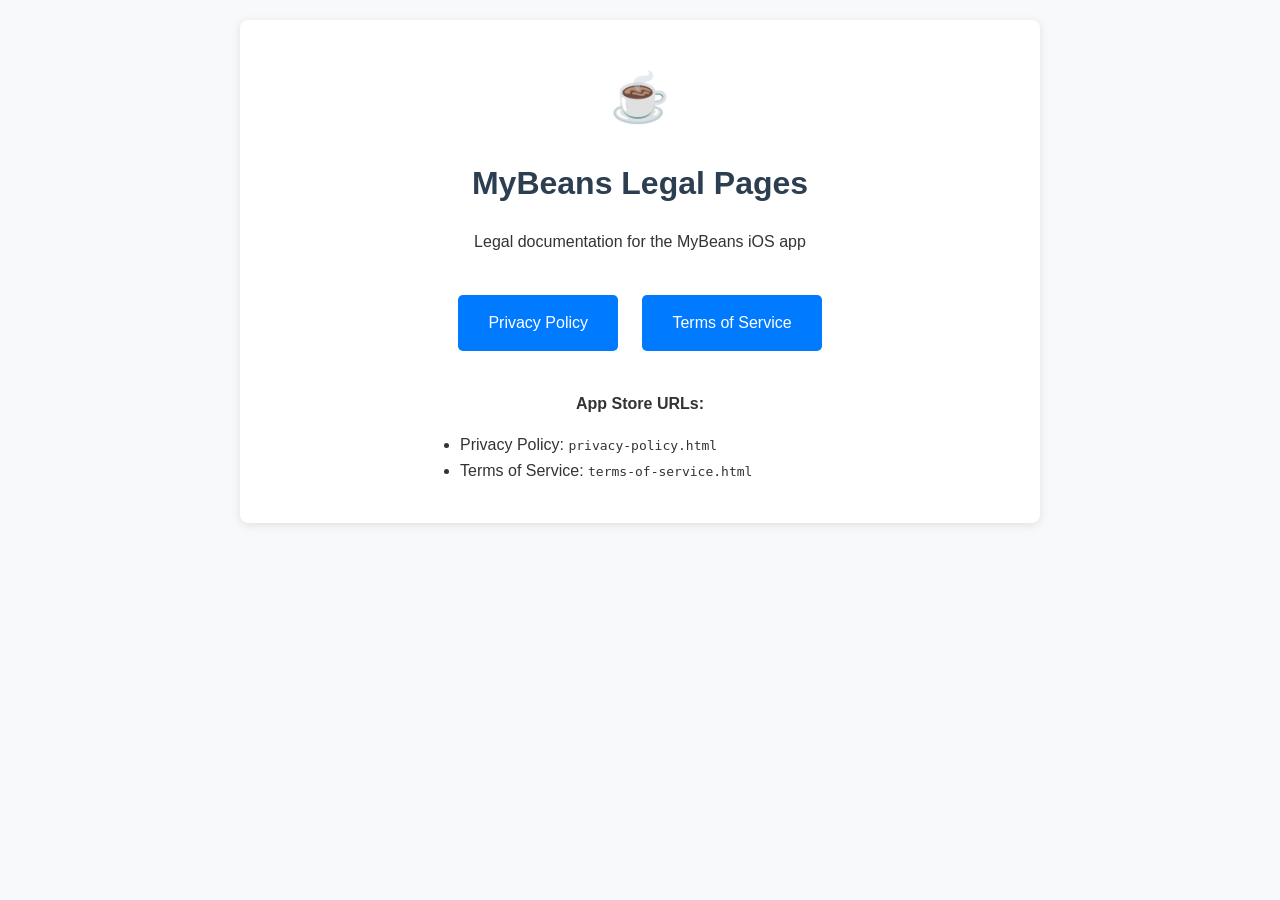
==== index.html @ fffa21d5 "Add index.html for GitHub Pages" ====
<!DOCTYPE html>
<html lang="en">
<head>
    <meta charset="UTF-8">
    <meta name="viewport" content="width=device-width, initial-scale=1.0">
    <title>MyBeans Legal Pages</title>
    <style>
        body {
            font-family: -apple-system, BlinkMacSystemFont, 'Segoe UI', Roboto, sans-serif;
            line-height: 1.6;
            color: #333;
            max-width: 800px;
            margin: 0 auto;
            padding: 20px;
            background-color: #f8f9fa;
        }
        .container {
            background: white;
            padding: 40px;
            border-radius: 8px;
            box-shadow: 0 2px 10px rgba(0,0,0,0.1);
            text-align: center;
        }
        h1 {
            color: #2c3e50;
            margin-bottom: 20px;
        }
        .links {
            margin: 30px 0;
        }
        .links a {
            display: inline-block;
            margin: 10px;
            padding: 15px 30px;
            background: #007bff;
            color: white;
            text-decoration: none;
            border-radius: 5px;
            transition: background 0.3s;
        }
        .links a:hover {
            background: #0056b3;
        }
        .app-icon {
            font-size: 48px;
            margin-bottom: 20px;
        }
    </style>
</head>
<body>
    <div class="container">
        <div class="app-icon">☕</div>
        <h1>MyBeans Legal Pages</h1>
        <p>Legal documentation for the MyBeans iOS app</p>
        
        <div class="links">
            <a href="privacy-policy.html">Privacy Policy</a>
            <a href="terms-of-service.html">Terms of Service</a>
        </div>
        
        <p><strong>App Store URLs:</strong></p>
        <ul style="text-align: left; max-width: 400px; margin: 0 auto;">
            <li>Privacy Policy: <code>privacy-policy.html</code></li>
            <li>Terms of Service: <code>terms-of-service.html</code></li>
        </ul>
    </div>
</body>
</html>
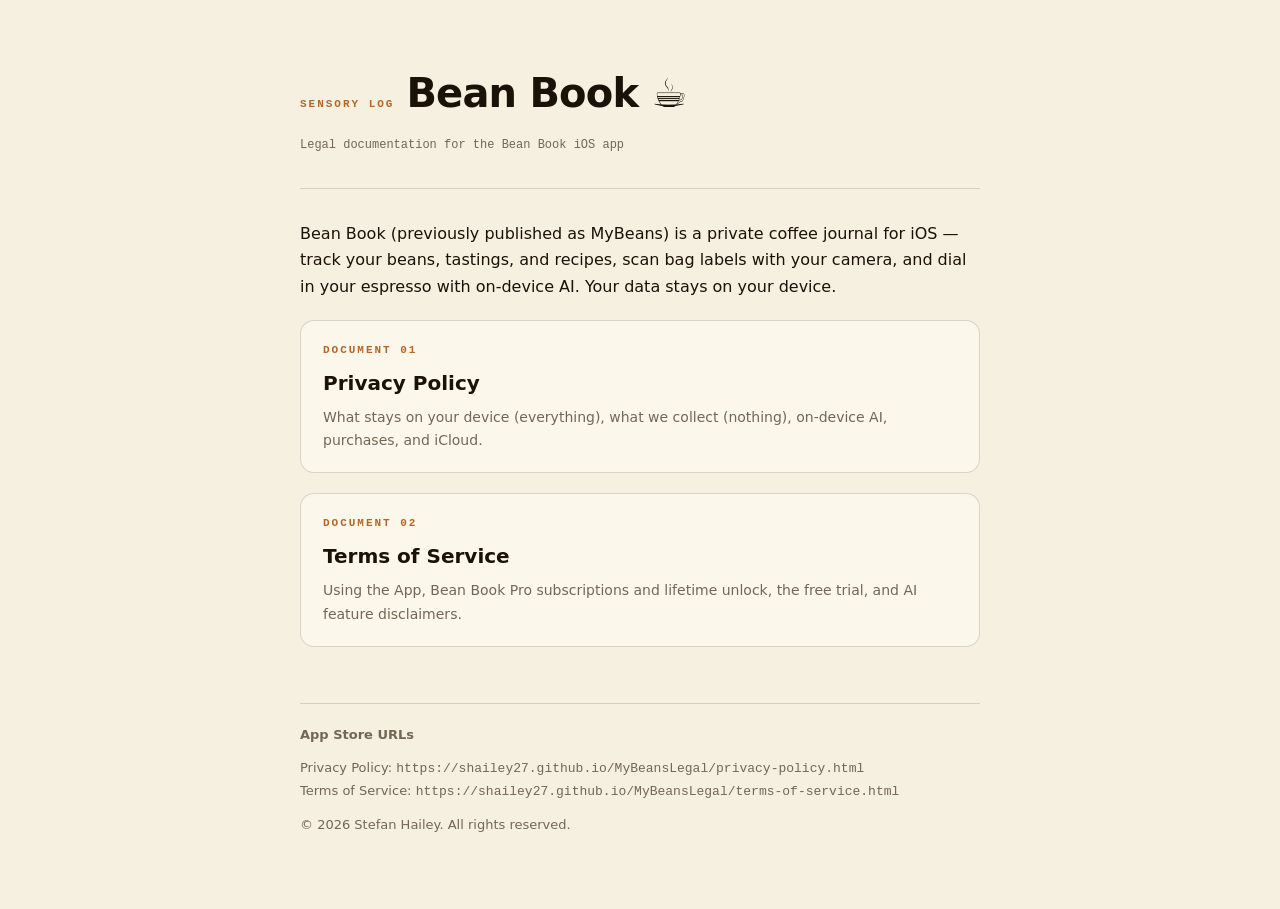
==== commit 589a9d69: "Redesign legal pages in Bean Book lab style; update content for Pro subscriptions and on-device AI -" ====
--- a/index.html
+++ b/index.html
@@ -1,68 +1,48 @@
 <!DOCTYPE html>
 <html lang="en">
 <head>
-    <meta charset="UTF-8">
-    <meta name="viewport" content="width=device-width, initial-scale=1.0">
-    <title>MyBeans Legal Pages</title>
-    <style>
-        body {
-            font-family: -apple-system, BlinkMacSystemFont, 'Segoe UI', Roboto, sans-serif;
-            line-height: 1.6;
-            color: #333;
-            max-width: 800px;
-            margin: 0 auto;
-            padding: 20px;
-            background-color: #f8f9fa;
-        }
-        .container {
-            background: white;
-            padding: 40px;
-            border-radius: 8px;
-            box-shadow: 0 2px 10px rgba(0,0,0,0.1);
-            text-align: center;
-        }
-        h1 {
-            color: #2c3e50;
-            margin-bottom: 20px;
-        }
-        .links {
-            margin: 30px 0;
-        }
-        .links a {
-            display: inline-block;
-            margin: 10px;
-            padding: 15px 30px;
-            background: #007bff;
-            color: white;
-            text-decoration: none;
-            border-radius: 5px;
-            transition: background 0.3s;
-        }
-        .links a:hover {
-            background: #0056b3;
-        }
-        .app-icon {
-            font-size: 48px;
-            margin-bottom: 20px;
-        }
-    </style>
+<meta charset="UTF-8">
+<meta name="viewport" content="width=device-width, initial-scale=1.0">
+<meta name="color-scheme" content="light dark">
+<title>Bean Book — Legal</title>
+<link rel="stylesheet" href="style.css">
 </head>
 <body>
-    <div class="container">
-        <div class="app-icon">☕</div>
-        <h1>MyBeans Legal Pages</h1>
-        <p>Legal documentation for the MyBeans iOS app</p>
-        
-        <div class="links">
-            <a href="privacy-policy.html">Privacy Policy</a>
-            <a href="terms-of-service.html">Terms of Service</a>
-        </div>
-        
-        <p><strong>App Store URLs:</strong></p>
-        <ul style="text-align: left; max-width: 400px; margin: 0 auto;">
-            <li>Privacy Policy: <code>privacy-policy.html</code></li>
-            <li>Terms of Service: <code>terms-of-service.html</code></li>
-        </ul>
-    </div>
+<div class="wrap">
+
+<header class="site">
+  <div class="brand">
+    <span class="kicker">Sensory Log</span>
+    <h1>Bean Book ☕</h1>
+  </div>
+  <p class="dates">Legal documentation for the Bean Book iOS app</p>
+</header>
+
+<p>Bean Book (previously published as MyBeans) is a private coffee journal for iOS — track your beans, tastings, and recipes, scan bag labels with your camera, and dial in your espresso with on-device AI. Your data stays on your device.</p>
+
+<a class="doc-link" href="privacy-policy.html">
+  <div class="card">
+    <span class="kicker">Document 01</span>
+    <h2>Privacy Policy</h2>
+    <p class="muted small">What stays on your device (everything), what we collect (nothing), on-device AI, purchases, and iCloud.</p>
+  </div>
+</a>
+
+<a class="doc-link" href="terms-of-service.html">
+  <div class="card">
+    <span class="kicker">Document 02</span>
+    <h2>Terms of Service</h2>
+    <p class="muted small">Using the App, Bean Book Pro subscriptions and lifetime unlock, the free trial, and AI feature disclaimers.</p>
+  </div>
+</a>
+
+<footer class="site">
+  <p><strong>App Store URLs</strong></p>
+  <p>Privacy Policy: <code>https://shailey27.github.io/MyBeansLegal/privacy-policy.html</code><br>
+  Terms of Service: <code>https://shailey27.github.io/MyBeansLegal/terms-of-service.html</code></p>
+  <p>© 2026 Stefan Hailey. All rights reserved.</p>
+</footer>
+
+</div>
 </body>
 </html>
--- a/style.css
+++ b/style.css
@@ -0,0 +1,160 @@
+/* Bean Book — lab design system (mirrors the iOS app palette) */
+:root {
+  --bg: #F5F0E0;
+  --surface: #FCF7EB;
+  --text: #1A1208;
+  --muted: #736657;
+  --copper: #B56626;
+  --hairline: rgba(0, 0, 0, 0.14);
+}
+@media (prefers-color-scheme: dark) {
+  :root {
+    --bg: #120F0A;
+    --surface: #211F1A;
+    --text: #F2EDE0;
+    --muted: #9E9485;
+    --copper: #DB8C45;
+    --hairline: rgba(255, 255, 255, 0.16);
+  }
+}
+
+* { margin: 0; padding: 0; box-sizing: border-box; }
+
+body {
+  font-family: -apple-system, BlinkMacSystemFont, "SF Pro Text", system-ui, sans-serif;
+  background: var(--bg);
+  color: var(--text);
+  line-height: 1.65;
+  -webkit-font-smoothing: antialiased;
+}
+
+.wrap {
+  max-width: 720px;
+  margin: 0 auto;
+  padding: 32px 20px 64px;
+}
+
+.kicker {
+  font-family: ui-monospace, "SF Mono", SFMono-Regular, Menlo, monospace;
+  font-size: 11px;
+  font-weight: 600;
+  letter-spacing: 0.18em;
+  text-transform: uppercase;
+  color: var(--copper);
+}
+
+header.site {
+  padding: 28px 0 20px;
+  border-bottom: 1px solid var(--hairline);
+  margin-bottom: 32px;
+}
+header.site .brand {
+  display: flex;
+  align-items: baseline;
+  gap: 12px;
+  flex-wrap: wrap;
+}
+header.site h1 {
+  font-family: ui-rounded, "SF Pro Rounded", -apple-system, system-ui, sans-serif;
+  font-size: 40px;
+  font-weight: 800;
+  letter-spacing: -0.02em;
+}
+header.site .dates {
+  margin-top: 10px;
+  font-family: ui-monospace, "SF Mono", SFMono-Regular, Menlo, monospace;
+  font-size: 12px;
+  color: var(--muted);
+}
+header.site nav { margin-bottom: 14px; }
+header.site nav a {
+  font-family: ui-monospace, "SF Mono", SFMono-Regular, Menlo, monospace;
+  font-size: 12px;
+  color: var(--muted);
+  text-decoration: none;
+}
+header.site nav a:hover { color: var(--copper); }
+
+h2 {
+  font-family: ui-rounded, "SF Pro Rounded", -apple-system, system-ui, sans-serif;
+  font-size: 22px;
+  font-weight: 700;
+  margin: 40px 0 12px;
+}
+h2 .num {
+  color: var(--copper);
+  font-family: ui-monospace, "SF Mono", SFMono-Regular, Menlo, monospace;
+  font-size: 15px;
+  font-weight: 600;
+  margin-right: 8px;
+}
+h3 {
+  font-family: ui-rounded, "SF Pro Rounded", -apple-system, system-ui, sans-serif;
+  font-size: 16px;
+  font-weight: 700;
+  margin: 22px 0 8px;
+}
+
+p, ul, ol { margin-bottom: 12px; }
+ul, ol { padding-left: 22px; }
+li { margin-bottom: 6px; }
+
+a { color: var(--copper); }
+
+.card {
+  background: var(--surface);
+  border: 1px solid var(--hairline);
+  border-radius: 14px;
+  padding: 20px 22px;
+  margin: 20px 0;
+}
+.card .kicker { display: block; margin-bottom: 8px; }
+.card p:last-child, .card ul:last-child { margin-bottom: 0; }
+
+.muted { color: var(--muted); }
+.small { font-size: 14px; }
+
+table {
+  width: 100%;
+  border-collapse: collapse;
+  margin: 16px 0;
+  background: var(--surface);
+  border: 1px solid var(--hairline);
+  border-radius: 14px;
+  overflow: hidden;
+  font-size: 15px;
+}
+th, td {
+  text-align: left;
+  padding: 10px 14px;
+  border-bottom: 1px solid var(--hairline);
+}
+th {
+  font-family: ui-monospace, "SF Mono", SFMono-Regular, Menlo, monospace;
+  font-size: 11px;
+  letter-spacing: 0.14em;
+  text-transform: uppercase;
+  color: var(--muted);
+  font-weight: 600;
+}
+tr:last-child td { border-bottom: none; }
+
+footer.site {
+  margin-top: 56px;
+  padding-top: 20px;
+  border-top: 1px solid var(--hairline);
+  font-size: 13px;
+  color: var(--muted);
+}
+footer.site a { color: var(--muted); }
+footer.site a:hover { color: var(--copper); }
+
+/* Index page cards */
+.doc-link {
+  display: block;
+  text-decoration: none;
+  color: inherit;
+}
+.doc-link .card { transition: border-color 0.15s ease; }
+.doc-link:hover .card { border-color: var(--copper); }
+.doc-link h2 { margin: 0 0 6px; font-size: 20px; }
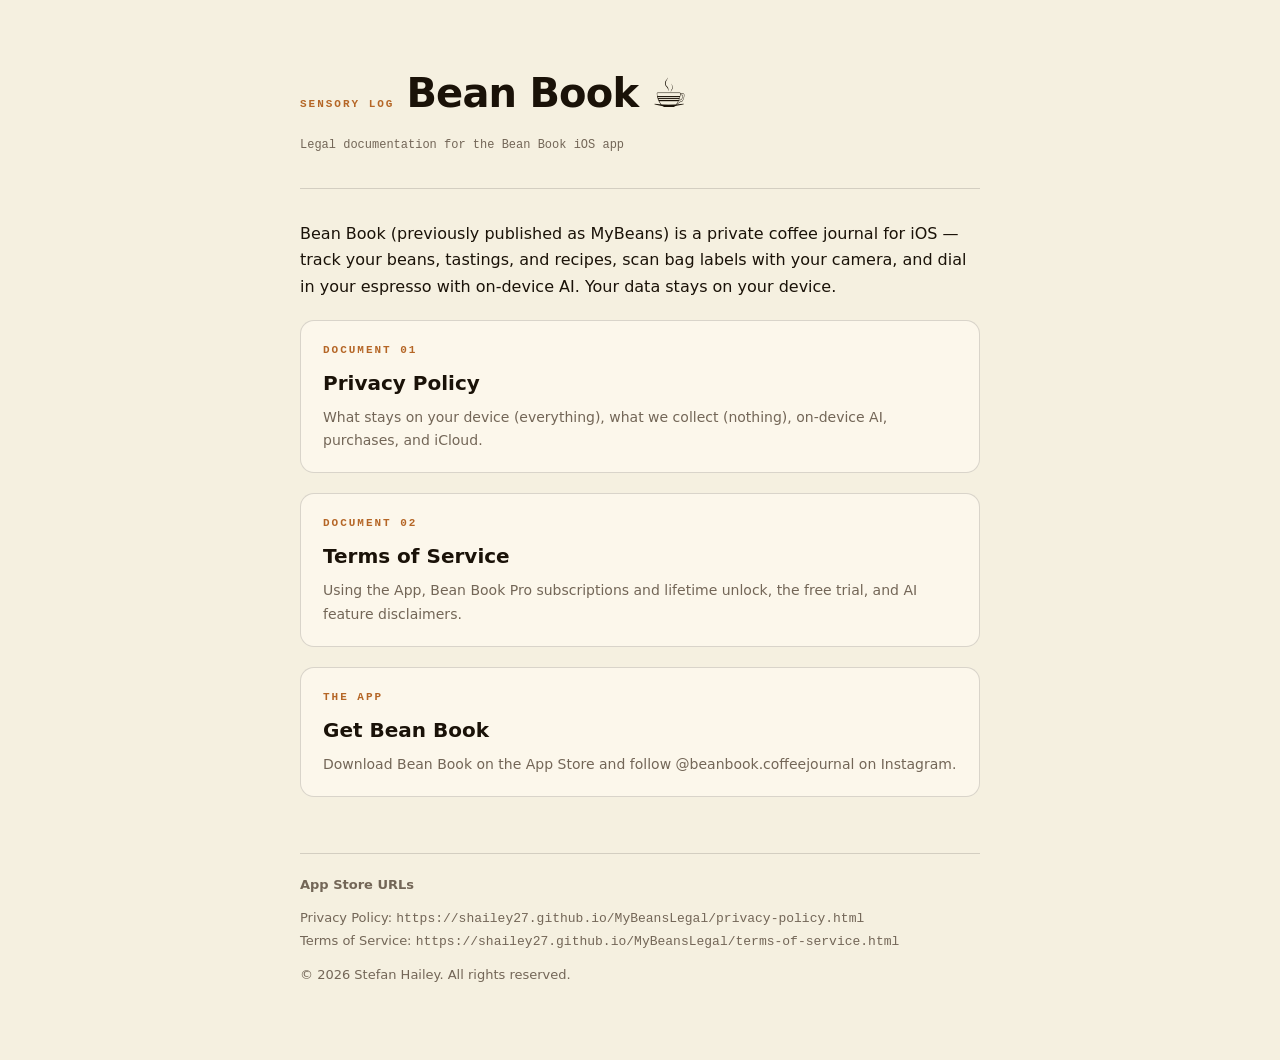
==== commit 1f865ab9: "Update index.html" ====
--- a/index.html
+++ b/index.html
@@ -36,6 +36,14 @@
   </div>
 </a>
 
+<a class="doc-link" href="links.html">
+  <div class="card">
+    <span class="kicker">The App</span>
+    <h2>Get Bean Book</h2>
+    <p class="muted small">Download Bean Book on the App Store and follow @beanbook.coffeejournal on Instagram.</p>
+  </div>
+</a>
+
 <footer class="site">
   <p><strong>App Store URLs</strong></p>
   <p>Privacy Policy: <code>https://shailey27.github.io/MyBeansLegal/privacy-policy.html</code><br>
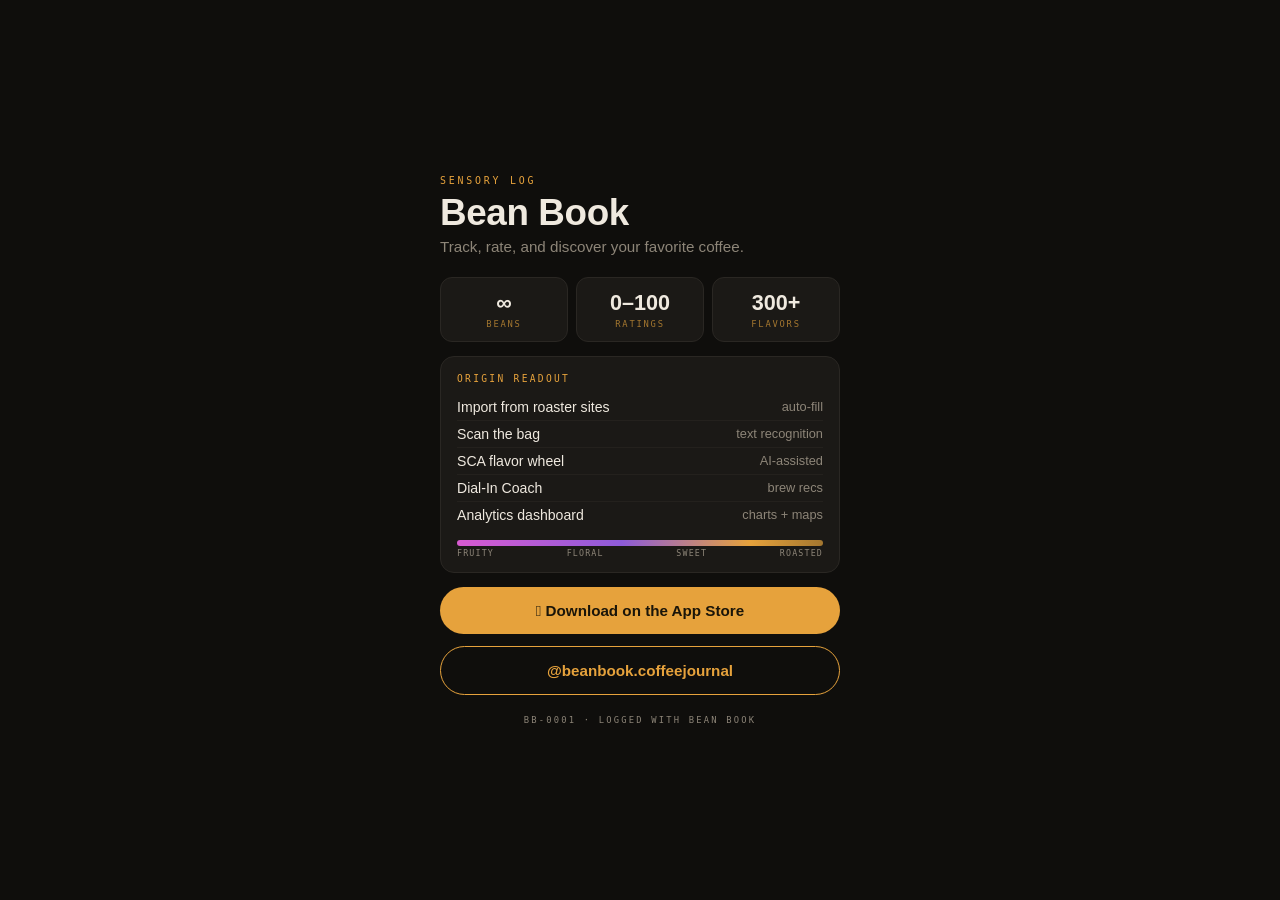
==== commit a17bc075: "Update index.html" ====
--- a/index.html
+++ b/index.html
@@ -3,54 +3,202 @@
 <head>
 <meta charset="UTF-8">
 <meta name="viewport" content="width=device-width, initial-scale=1.0">
-<meta name="color-scheme" content="light dark">
-<title>Bean Book — Legal</title>
-<link rel="stylesheet" href="style.css">
+<title>Bean Book — Coffee Log</title>
+<meta name="description" content="Bean Book — track, rate, and discover your favorite coffee. Free on the App Store.">
+<meta property="og:title" content="Bean Book — Coffee Log">
+<meta property="og:description" content="Log every bag. Track flavors, origins, and prices. Import straight from the roaster.">
+<style>
+  * { margin: 0; padding: 0; box-sizing: border-box; }
+
+  :root {
+    --bg: #0f0e0c;
+    --card: #1b1916;
+    --card-edge: #2a2723;
+    --amber: #e6a23c;
+    --amber-dim: #a3762f;
+    --text: #efe9df;
+    --text-dim: #8d8578;
+    --pink: #d95bd1;
+    --violet: #8e5bd9;
+  }
+
+  body {
+    background: var(--bg);
+    color: var(--text);
+    font-family: -apple-system, BlinkMacSystemFont, "Segoe UI", Roboto, Helvetica, Arial, sans-serif;
+    min-height: 100vh;
+    display: flex;
+    align-items: center;
+    justify-content: center;
+    padding: 28px 14px;
+  }
+
+  .screen { width: min(400px, 94vw); }
+
+  .kicker {
+    font-family: "SF Mono", ui-monospace, Menlo, Consolas, monospace;
+    font-size: 0.62rem;
+    letter-spacing: 0.28em;
+    text-transform: uppercase;
+    color: var(--amber);
+    margin-bottom: 6px;
+  }
+
+  h1 {
+    font-size: 2.3rem;
+    font-weight: 700;
+    letter-spacing: -0.01em;
+    margin-bottom: 4px;
+  }
+
+  .subtitle {
+    color: var(--text-dim);
+    font-size: 0.95rem;
+    margin-bottom: 22px;
+  }
+
+  .stats {
+    display: grid;
+    grid-template-columns: 1fr 1fr 1fr;
+    gap: 8px;
+    margin-bottom: 14px;
+  }
+  .tile {
+    background: var(--card);
+    border: 1px solid var(--card-edge);
+    border-radius: 12px;
+    padding: 12px 10px;
+    text-align: center;
+  }
+  .tile .num {
+    font-size: 1.35rem;
+    font-weight: 700;
+    color: var(--text);
+  }
+  .tile .lbl {
+    font-family: "SF Mono", ui-monospace, Menlo, Consolas, monospace;
+    font-size: 0.55rem;
+    letter-spacing: 0.2em;
+    text-transform: uppercase;
+    color: var(--amber-dim);
+    margin-top: 3px;
+  }
+
+  .card {
+    background: var(--card);
+    border: 1px solid var(--card-edge);
+    border-radius: 14px;
+    padding: 16px 16px 14px;
+    margin-bottom: 14px;
+    text-align: left;
+  }
+  .card .head {
+    font-family: "SF Mono", ui-monospace, Menlo, Consolas, monospace;
+    font-size: 0.6rem;
+    letter-spacing: 0.24em;
+    text-transform: uppercase;
+    color: var(--amber);
+    margin-bottom: 10px;
+  }
+  .card ul { list-style: none; }
+  .card li {
+    font-size: 0.88rem;
+    color: var(--text);
+    padding: 5px 0;
+    border-bottom: 1px solid #24211d;
+    display: flex;
+    justify-content: space-between;
+    gap: 12px;
+  }
+  .card li:last-child { border-bottom: none; }
+  .card li span { color: var(--text-dim); font-size: 0.8rem; white-space: nowrap; }
+
+  .flavorbar {
+    height: 6px;
+    border-radius: 3px;
+    margin: 12px 0 2px;
+    background: linear-gradient(90deg, var(--pink) 0%, var(--violet) 45%, var(--amber) 80%, var(--amber-dim) 100%);
+  }
+  .flavorbar-lbl {
+    display: flex;
+    justify-content: space-between;
+    font-family: "SF Mono", ui-monospace, Menlo, Consolas, monospace;
+    font-size: 0.52rem;
+    letter-spacing: 0.14em;
+    text-transform: uppercase;
+    color: var(--text-dim);
+  }
+
+  .btn {
+    display: block;
+    text-align: center;
+    text-decoration: none;
+    font-weight: 600;
+    font-size: 0.95rem;
+    padding: 15px 18px;
+    border-radius: 999px;
+    margin-bottom: 12px;
+    background: var(--amber);
+    color: #1a1509;
+    transition: filter 0.15s ease;
+  }
+  .btn:hover { filter: brightness(1.1); }
+
+  .btn.ghost {
+    background: transparent;
+    color: var(--amber);
+    border: 1.5px solid var(--amber);
+  }
+  .btn.ghost:hover { background: rgba(230,162,60,0.08); }
+
+  .foot {
+    text-align: center;
+    font-family: "SF Mono", ui-monospace, Menlo, Consolas, monospace;
+    font-size: 0.55rem;
+    letter-spacing: 0.25em;
+    text-transform: uppercase;
+    color: var(--text-dim);
+    margin-top: 20px;
+  }
+</style>
 </head>
 <body>
-<div class="wrap">
-
-<header class="site">
-  <div class="brand">
-    <span class="kicker">Sensory Log</span>
-    <h1>Bean Book ☕</h1>
-  </div>
-  <p class="dates">Legal documentation for the Bean Book iOS app</p>
-</header>
-
-<p>Bean Book (previously published as MyBeans) is a private coffee journal for iOS — track your beans, tastings, and recipes, scan bag labels with your camera, and dial in your espresso with on-device AI. Your data stays on your device.</p>
-
-<a class="doc-link" href="privacy-policy.html">
-  <div class="card">
-    <span class="kicker">Document 01</span>
-    <h2>Privacy Policy</h2>
-    <p class="muted small">What stays on your device (everything), what we collect (nothing), on-device AI, purchases, and iCloud.</p>
-  </div>
-</a>
-
-<a class="doc-link" href="terms-of-service.html">
-  <div class="card">
-    <span class="kicker">Document 02</span>
-    <h2>Terms of Service</h2>
-    <p class="muted small">Using the App, Bean Book Pro subscriptions and lifetime unlock, the free trial, and AI feature disclaimers.</p>
-  </div>
-</a>
-
-<a class="doc-link" href="links.html">
-  <div class="card">
-    <span class="kicker">The App</span>
-    <h2>Get Bean Book</h2>
-    <p class="muted small">Download Bean Book on the App Store and follow @beanbook.coffeejournal on Instagram.</p>
-  </div>
-</a>
-
-<footer class="site">
-  <p><strong>App Store URLs</strong></p>
-  <p>Privacy Policy: <code>https://shailey27.github.io/MyBeansLegal/privacy-policy.html</code><br>
-  Terms of Service: <code>https://shailey27.github.io/MyBeansLegal/terms-of-service.html</code></p>
-  <p>© 2026 Stefan Hailey. All rights reserved.</p>
-</footer>
-
-</div>
+  <main class="screen">
+    <p class="kicker">Sensory Log</p>
+    <h1>Bean Book</h1>
+    <p class="subtitle">Track, rate, and discover your favorite coffee.</p>
+
+    <div class="stats">
+      <div class="tile"><div class="num">&#8734;</div><div class="lbl">Beans</div></div>
+      <div class="tile"><div class="num">0&ndash;100</div><div class="lbl">Ratings</div></div>
+      <div class="tile"><div class="num">300+</div><div class="lbl">Flavors</div></div>
+    </div>
+
+    <div class="card">
+      <p class="head">Origin Readout</p>
+      <ul>
+        <li>Import from roaster sites <span>auto-fill</span></li>
+        <li>Scan the bag <span>text recognition</span></li>
+        <li>SCA flavor wheel <span>AI-assisted</span></li>
+        <li>Dial-In Coach <span>brew recs</span></li>
+        <li>Analytics dashboard <span>charts + maps</span></li>
+      </ul>
+      <div class="flavorbar"></div>
+      <div class="flavorbar-lbl"><span>Fruity</span><span>Floral</span><span>Sweet</span><span>Roasted</span></div>
+    </div>
+
+    <a class="btn" id="dl-btn" href="https://apps.apple.com/us/app/bean-book/id6751822801">&#63743; Download on the App Store</a>
+    <a class="btn ghost" href="https://www.instagram.com/beanbook.coffeejournal/">@beanbook.coffeejournal</a>
+
+    <p class="foot">BB-0001 &middot; Logged with Bean Book</p>
+  </main>
+
+  <script>
+    // Instagram's in-app browser won't open apps.apple.com links.
+    // On iPhone/iPad, use the itms-apps scheme to jump straight to the App Store app.
+    if (/iPhone|iPad|iPod/i.test(navigator.userAgent)) {
+      document.getElementById('dl-btn').href = 'itms-apps://apps.apple.com/us/app/bean-book/id6751822801';
+    }
+  </script>
 </body>
 </html>
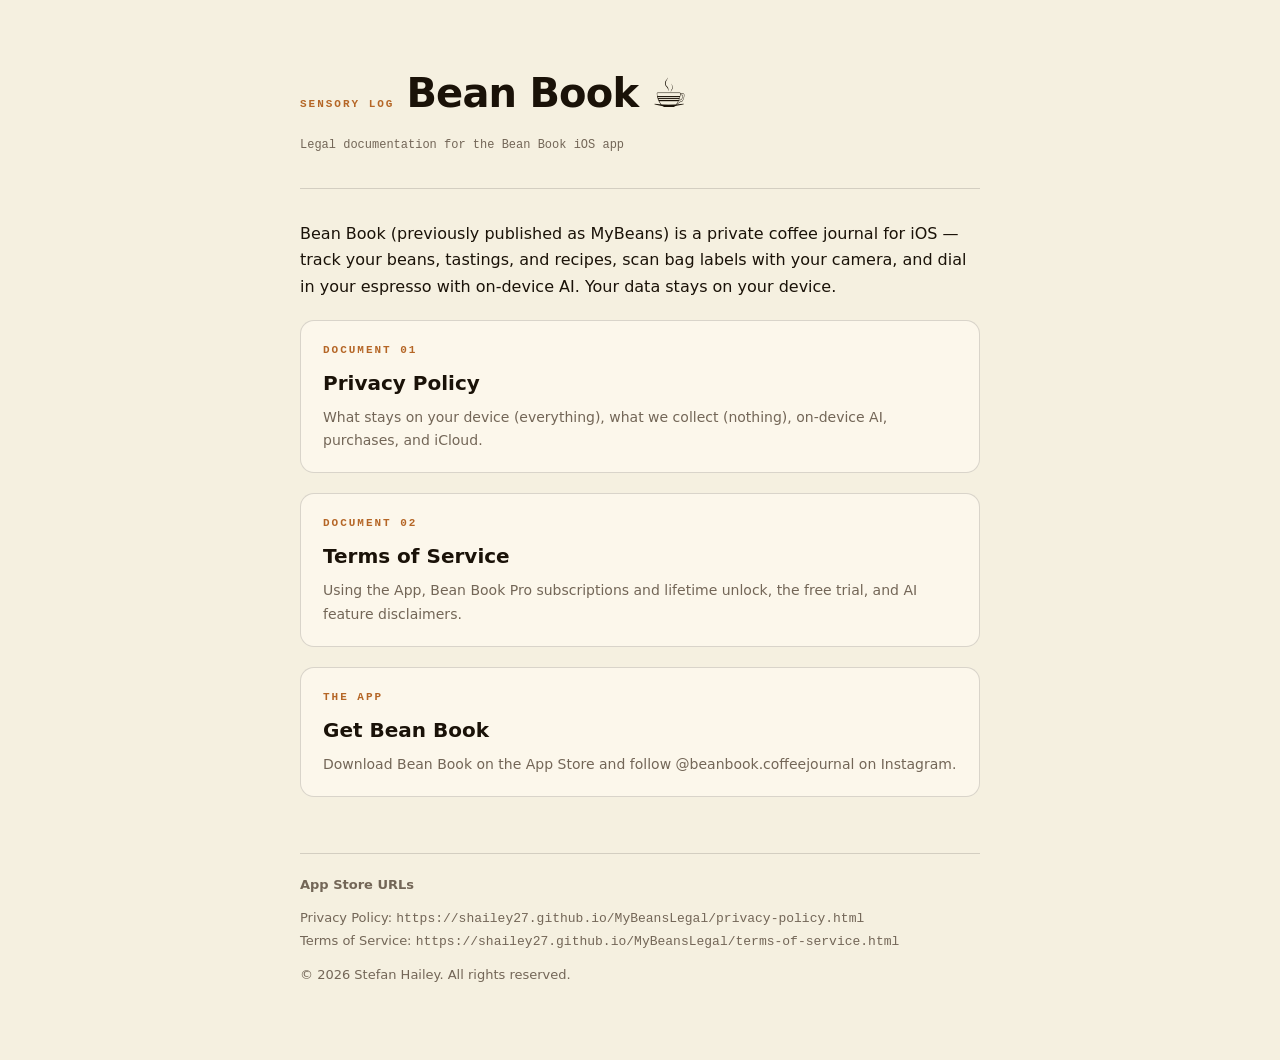
==== commit f6843f53: "Update index.html" ====
--- a/index.html
+++ b/index.html
@@ -3,202 +3,54 @@
 <head>
 <meta charset="UTF-8">
 <meta name="viewport" content="width=device-width, initial-scale=1.0">
-<title>Bean Book — Coffee Log</title>
-<meta name="description" content="Bean Book — track, rate, and discover your favorite coffee. Free on the App Store.">
-<meta property="og:title" content="Bean Book — Coffee Log">
-<meta property="og:description" content="Log every bag. Track flavors, origins, and prices. Import straight from the roaster.">
-<style>
-  * { margin: 0; padding: 0; box-sizing: border-box; }
-
-  :root {
-    --bg: #0f0e0c;
-    --card: #1b1916;
-    --card-edge: #2a2723;
-    --amber: #e6a23c;
-    --amber-dim: #a3762f;
-    --text: #efe9df;
-    --text-dim: #8d8578;
-    --pink: #d95bd1;
-    --violet: #8e5bd9;
-  }
-
-  body {
-    background: var(--bg);
-    color: var(--text);
-    font-family: -apple-system, BlinkMacSystemFont, "Segoe UI", Roboto, Helvetica, Arial, sans-serif;
-    min-height: 100vh;
-    display: flex;
-    align-items: center;
-    justify-content: center;
-    padding: 28px 14px;
-  }
-
-  .screen { width: min(400px, 94vw); }
-
-  .kicker {
-    font-family: "SF Mono", ui-monospace, Menlo, Consolas, monospace;
-    font-size: 0.62rem;
-    letter-spacing: 0.28em;
-    text-transform: uppercase;
-    color: var(--amber);
-    margin-bottom: 6px;
-  }
-
-  h1 {
-    font-size: 2.3rem;
-    font-weight: 700;
-    letter-spacing: -0.01em;
-    margin-bottom: 4px;
-  }
-
-  .subtitle {
-    color: var(--text-dim);
-    font-size: 0.95rem;
-    margin-bottom: 22px;
-  }
-
-  .stats {
-    display: grid;
-    grid-template-columns: 1fr 1fr 1fr;
-    gap: 8px;
-    margin-bottom: 14px;
-  }
-  .tile {
-    background: var(--card);
-    border: 1px solid var(--card-edge);
-    border-radius: 12px;
-    padding: 12px 10px;
-    text-align: center;
-  }
-  .tile .num {
-    font-size: 1.35rem;
-    font-weight: 700;
-    color: var(--text);
-  }
-  .tile .lbl {
-    font-family: "SF Mono", ui-monospace, Menlo, Consolas, monospace;
-    font-size: 0.55rem;
-    letter-spacing: 0.2em;
-    text-transform: uppercase;
-    color: var(--amber-dim);
-    margin-top: 3px;
-  }
-
-  .card {
-    background: var(--card);
-    border: 1px solid var(--card-edge);
-    border-radius: 14px;
-    padding: 16px 16px 14px;
-    margin-bottom: 14px;
-    text-align: left;
-  }
-  .card .head {
-    font-family: "SF Mono", ui-monospace, Menlo, Consolas, monospace;
-    font-size: 0.6rem;
-    letter-spacing: 0.24em;
-    text-transform: uppercase;
-    color: var(--amber);
-    margin-bottom: 10px;
-  }
-  .card ul { list-style: none; }
-  .card li {
-    font-size: 0.88rem;
-    color: var(--text);
-    padding: 5px 0;
-    border-bottom: 1px solid #24211d;
-    display: flex;
-    justify-content: space-between;
-    gap: 12px;
-  }
-  .card li:last-child { border-bottom: none; }
-  .card li span { color: var(--text-dim); font-size: 0.8rem; white-space: nowrap; }
-
-  .flavorbar {
-    height: 6px;
-    border-radius: 3px;
-    margin: 12px 0 2px;
-    background: linear-gradient(90deg, var(--pink) 0%, var(--violet) 45%, var(--amber) 80%, var(--amber-dim) 100%);
-  }
-  .flavorbar-lbl {
-    display: flex;
-    justify-content: space-between;
-    font-family: "SF Mono", ui-monospace, Menlo, Consolas, monospace;
-    font-size: 0.52rem;
-    letter-spacing: 0.14em;
-    text-transform: uppercase;
-    color: var(--text-dim);
-  }
-
-  .btn {
-    display: block;
-    text-align: center;
-    text-decoration: none;
-    font-weight: 600;
-    font-size: 0.95rem;
-    padding: 15px 18px;
-    border-radius: 999px;
-    margin-bottom: 12px;
-    background: var(--amber);
-    color: #1a1509;
-    transition: filter 0.15s ease;
-  }
-  .btn:hover { filter: brightness(1.1); }
-
-  .btn.ghost {
-    background: transparent;
-    color: var(--amber);
-    border: 1.5px solid var(--amber);
-  }
-  .btn.ghost:hover { background: rgba(230,162,60,0.08); }
-
-  .foot {
-    text-align: center;
-    font-family: "SF Mono", ui-monospace, Menlo, Consolas, monospace;
-    font-size: 0.55rem;
-    letter-spacing: 0.25em;
-    text-transform: uppercase;
-    color: var(--text-dim);
-    margin-top: 20px;
-  }
-</style>
+<meta name="color-scheme" content="light dark">
+<title>Bean Book — Legal</title>
+<link rel="stylesheet" href="style.css">
 </head>
 <body>
-  <main class="screen">
-    <p class="kicker">Sensory Log</p>
-    <h1>Bean Book</h1>
-    <p class="subtitle">Track, rate, and discover your favorite coffee.</p>
+<div class="wrap">
 
-    <div class="stats">
-      <div class="tile"><div class="num">&#8734;</div><div class="lbl">Beans</div></div>
-      <div class="tile"><div class="num">0&ndash;100</div><div class="lbl">Ratings</div></div>
-      <div class="tile"><div class="num">300+</div><div class="lbl">Flavors</div></div>
-    </div>
+<header class="site">
+  <div class="brand">
+    <span class="kicker">Sensory Log</span>
+    <h1>Bean Book ☕</h1>
+  </div>
+  <p class="dates">Legal documentation for the Bean Book iOS app</p>
+</header>
 
-    <div class="card">
-      <p class="head">Origin Readout</p>
-      <ul>
-        <li>Import from roaster sites <span>auto-fill</span></li>
-        <li>Scan the bag <span>text recognition</span></li>
-        <li>SCA flavor wheel <span>AI-assisted</span></li>
-        <li>Dial-In Coach <span>brew recs</span></li>
-        <li>Analytics dashboard <span>charts + maps</span></li>
-      </ul>
-      <div class="flavorbar"></div>
-      <div class="flavorbar-lbl"><span>Fruity</span><span>Floral</span><span>Sweet</span><span>Roasted</span></div>
-    </div>
+<p>Bean Book (previously published as MyBeans) is a private coffee journal for iOS — track your beans, tastings, and recipes, scan bag labels with your camera, and dial in your espresso with on-device AI. Your data stays on your device.</p>
 
-    <a class="btn" id="dl-btn" href="https://apps.apple.com/us/app/bean-book/id6751822801">&#63743; Download on the App Store</a>
-    <a class="btn ghost" href="https://www.instagram.com/beanbook.coffeejournal/">@beanbook.coffeejournal</a>
+<a class="doc-link" href="privacy-policy.html">
+  <div class="card">
+    <span class="kicker">Document 01</span>
+    <h2>Privacy Policy</h2>
+    <p class="muted small">What stays on your device (everything), what we collect (nothing), on-device AI, purchases, and iCloud.</p>
+  </div>
+</a>
 
-    <p class="foot">BB-0001 &middot; Logged with Bean Book</p>
-  </main>
+<a class="doc-link" href="terms-of-service.html">
+  <div class="card">
+    <span class="kicker">Document 02</span>
+    <h2>Terms of Service</h2>
+    <p class="muted small">Using the App, Bean Book Pro subscriptions and lifetime unlock, the free trial, and AI feature disclaimers.</p>
+  </div>
+</a>
 
-  <script>
-    // Instagram's in-app browser won't open apps.apple.com links.
-    // On iPhone/iPad, use the itms-apps scheme to jump straight to the App Store app.
-    if (/iPhone|iPad|iPod/i.test(navigator.userAgent)) {
-      document.getElementById('dl-btn').href = 'itms-apps://apps.apple.com/us/app/bean-book/id6751822801';
-    }
-  </script>
+<a class="doc-link" href="links.html">
+  <div class="card">
+    <span class="kicker">The App</span>
+    <h2>Get Bean Book</h2>
+    <p class="muted small">Download Bean Book on the App Store and follow @beanbook.coffeejournal on Instagram.</p>
+  </div>
+</a>
+
+<footer class="site">
+  <p><strong>App Store URLs</strong></p>
+  <p>Privacy Policy: <code>https://shailey27.github.io/MyBeansLegal/privacy-policy.html</code><br>
+  Terms of Service: <code>https://shailey27.github.io/MyBeansLegal/terms-of-service.html</code></p>
+  <p>© 2026 Stefan Hailey. All rights reserved.</p>
+</footer>
+
+</div>
 </body>
 </html>
--- a/style.css
+++ b/style.css
@@ -0,0 +1,160 @@
+/* Bean Book — lab design system (mirrors the iOS app palette) */
+:root {
+  --bg: #F5F0E0;
+  --surface: #FCF7EB;
+  --text: #1A1208;
+  --muted: #736657;
+  --copper: #B56626;
+  --hairline: rgba(0, 0, 0, 0.14);
+}
+@media (prefers-color-scheme: dark) {
+  :root {
+    --bg: #120F0A;
+    --surface: #211F1A;
+    --text: #F2EDE0;
+    --muted: #9E9485;
+    --copper: #DB8C45;
+    --hairline: rgba(255, 255, 255, 0.16);
+  }
+}
+
+* { margin: 0; padding: 0; box-sizing: border-box; }
+
+body {
+  font-family: -apple-system, BlinkMacSystemFont, "SF Pro Text", system-ui, sans-serif;
+  background: var(--bg);
+  color: var(--text);
+  line-height: 1.65;
+  -webkit-font-smoothing: antialiased;
+}
+
+.wrap {
+  max-width: 720px;
+  margin: 0 auto;
+  padding: 32px 20px 64px;
+}
+
+.kicker {
+  font-family: ui-monospace, "SF Mono", SFMono-Regular, Menlo, monospace;
+  font-size: 11px;
+  font-weight: 600;
+  letter-spacing: 0.18em;
+  text-transform: uppercase;
+  color: var(--copper);
+}
+
+header.site {
+  padding: 28px 0 20px;
+  border-bottom: 1px solid var(--hairline);
+  margin-bottom: 32px;
+}
+header.site .brand {
+  display: flex;
+  align-items: baseline;
+  gap: 12px;
+  flex-wrap: wrap;
+}
+header.site h1 {
+  font-family: ui-rounded, "SF Pro Rounded", -apple-system, system-ui, sans-serif;
+  font-size: 40px;
+  font-weight: 800;
+  letter-spacing: -0.02em;
+}
+header.site .dates {
+  margin-top: 10px;
+  font-family: ui-monospace, "SF Mono", SFMono-Regular, Menlo, monospace;
+  font-size: 12px;
+  color: var(--muted);
+}
+header.site nav { margin-bottom: 14px; }
+header.site nav a {
+  font-family: ui-monospace, "SF Mono", SFMono-Regular, Menlo, monospace;
+  font-size: 12px;
+  color: var(--muted);
+  text-decoration: none;
+}
+header.site nav a:hover { color: var(--copper); }
+
+h2 {
+  font-family: ui-rounded, "SF Pro Rounded", -apple-system, system-ui, sans-serif;
+  font-size: 22px;
+  font-weight: 700;
+  margin: 40px 0 12px;
+}
+h2 .num {
+  color: var(--copper);
+  font-family: ui-monospace, "SF Mono", SFMono-Regular, Menlo, monospace;
+  font-size: 15px;
+  font-weight: 600;
+  margin-right: 8px;
+}
+h3 {
+  font-family: ui-rounded, "SF Pro Rounded", -apple-system, system-ui, sans-serif;
+  font-size: 16px;
+  font-weight: 700;
+  margin: 22px 0 8px;
+}
+
+p, ul, ol { margin-bottom: 12px; }
+ul, ol { padding-left: 22px; }
+li { margin-bottom: 6px; }
+
+a { color: var(--copper); }
+
+.card {
+  background: var(--surface);
+  border: 1px solid var(--hairline);
+  border-radius: 14px;
+  padding: 20px 22px;
+  margin: 20px 0;
+}
+.card .kicker { display: block; margin-bottom: 8px; }
+.card p:last-child, .card ul:last-child { margin-bottom: 0; }
+
+.muted { color: var(--muted); }
+.small { font-size: 14px; }
+
+table {
+  width: 100%;
+  border-collapse: collapse;
+  margin: 16px 0;
+  background: var(--surface);
+  border: 1px solid var(--hairline);
+  border-radius: 14px;
+  overflow: hidden;
+  font-size: 15px;
+}
+th, td {
+  text-align: left;
+  padding: 10px 14px;
+  border-bottom: 1px solid var(--hairline);
+}
+th {
+  font-family: ui-monospace, "SF Mono", SFMono-Regular, Menlo, monospace;
+  font-size: 11px;
+  letter-spacing: 0.14em;
+  text-transform: uppercase;
+  color: var(--muted);
+  font-weight: 600;
+}
+tr:last-child td { border-bottom: none; }
+
+footer.site {
+  margin-top: 56px;
+  padding-top: 20px;
+  border-top: 1px solid var(--hairline);
+  font-size: 13px;
+  color: var(--muted);
+}
+footer.site a { color: var(--muted); }
+footer.site a:hover { color: var(--copper); }
+
+/* Index page cards */
+.doc-link {
+  display: block;
+  text-decoration: none;
+  color: inherit;
+}
+.doc-link .card { transition: border-color 0.15s ease; }
+.doc-link:hover .card { border-color: var(--copper); }
+.doc-link h2 { margin: 0 0 6px; font-size: 20px; }
